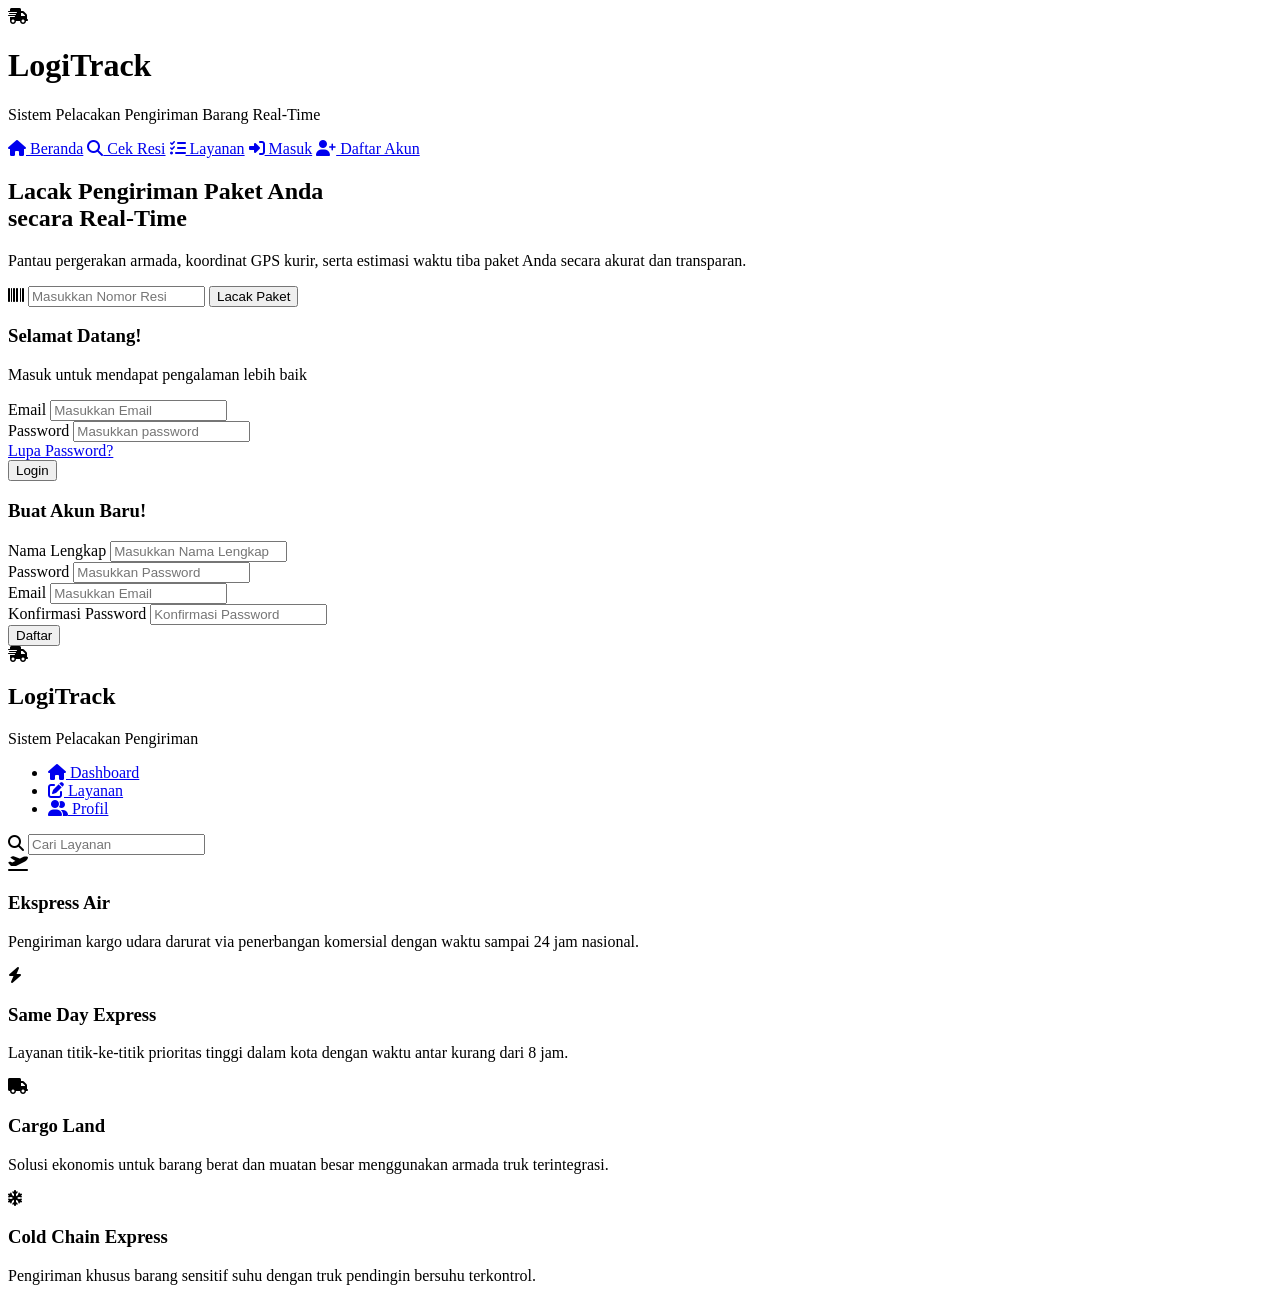
==== LogiTrack/index.html @ 10f8fbc6 "Add files via upload" ====
<!DOCTYPE html>
<html lang="id">
<head>
  <meta charset="UTF-8">
  <meta name="viewport" content="width=device-width, initial-scale=1.0">
  <title>LogiTrack - Sistem Pelacakan Pengiriman Barang Real-Time</title>
  <!-- Google Fonts & Font Awesome Icons -->
  <link rel="stylesheet" href="https://cdnjs.cloudflare.com/ajax/libs/font-awesome/6.4.0/css/all.min.css">
  <link href="https://fonts.googleapis.com/css2?family=Poppins:wght@400;500;600;700&display=swap" rel="stylesheet">
  <link rel="stylesheet" href="style.css">
</head>
<body>

  <!-- Navbar -->
  <header class="navbar">
    <div class="logo-container">
      <div class="logo-icon">
        <i class="fa-solid fa-truck-fast"></i>
      </div>
      <div class="logo-text">
        <h1>LogiTrack</h1>
        <p>Sistem Pelacakan Pengiriman Barang Real-Time</p>
      </div>
    </div>

    <nav class="nav-menu">
      <a href="#hero" class="nav-link active"><i class="fa-solid fa-house"></i> Beranda</a>
      <a href="#hero" class="nav-link"><i class="fa-solid fa-magnifying-glass"></i> Cek Resi</a>
      <a href="#dashboard" class="nav-link"><i class="fa-solid fa-list-check"></i> Layanan</a>
      <a href="#login" class="btn-nav btn-masuk"><i class="fa-solid fa-right-to-bracket"></i> Masuk</a>
      <a href="#register" class="btn-nav btn-daftar"><i class="fa-solid fa-user-plus"></i> Daftar Akun</a>
    </nav>
  </header>

  <!-- Section 1: Hero / Cek Resi (Gambar 1.3) -->
  <section id="hero" class="hero-section">
    <div class="hero-content">
      <h2>Lacak Pengiriman Paket Anda<br>secara <span class="highlight">Real-Time</span></h2>
      <p class="hero-desc">
        Pantau pergerakan armada, koordinat GPS kurir, serta estimasi waktu tiba paket Anda secara akurat dan transparan.
      </p>

      <div class="search-box">
        <i class="fa-solid fa-barcode search-icon"></i>
        <input type="text" placeholder="Masukkan Nomor Resi">
        <button class="btn-lacak">Lacak Paket</button>
      </div>
    </div>
  </section>

  <!-- Section 2: Halaman Login (Gambar 1.4) -->
  <section id="login" class="form-section">
    <div class="form-container">
      <h3>Selamat Datang!</h3>
      <p class="form-subtitle">Masuk untuk mendapat pengalaman lebih baik</p>

      <form>
        <div class="form-row">
          <div class="form-group">
            <label>Email</label>
            <input type="email" placeholder="Masukkan Email" required>
          </div>
          <div class="form-group">
            <label>Password</label>
            <input type="password" placeholder="Masukkan password" required>
          </div>
        </div>
        
        <div class="forgot-pass">
          <a href="#">Lupa Password?</a>
        </div>

        <button type="submit" class="btn-submit">Login</button>
      </form>
    </div>
  </section>

  <!-- Section 3: Halaman Register (Gambar 1.5) -->
  <section id="register" class="form-section register-bg">
    <div class="form-container dark-overlay">
      <h3>Buat Akun Baru!</h3>

      <form>
        <div class="form-row">
          <div class="form-group">
            <label>Nama Lengkap</label>
            <input type="text" placeholder="Masukkan Nama Lengkap" required>
          </div>
          <div class="form-group">
            <label>Password</label>
            <input type="password" placeholder="Masukkan Password" required>
          </div>
        </div>

        <div class="form-row">
          <div class="form-group">
            <label>Email</label>
            <input type="email" placeholder="Masukkan Email" required>
          </div>
          <div class="form-group">
            <label>Konfirmasi Password</label>
            <input type="password" placeholder="Konfirmasi Password" required>
          </div>
        </div>

        <button type="submit" class="btn-submit">Daftar</button>
      </form>
    </div>
  </section>

  <!-- Section 4: Halaman Dashboard & Layanan (Gambar 1.6) -->
  <section id="dashboard" class="dashboard-section">
    <div class="dashboard-wrapper">
      
      <!-- Sidebar -->
      <aside class="sidebar">
        <div class="sidebar-logo">
          <div class="logo-icon small">
            <i class="fa-solid fa-truck-fast"></i>
          </div>
          <div class="logo-text">
            <h2>LogiTrack</h2>
            <p>Sistem Pelacakan Pengiriman</p>
          </div>
        </div>

        <ul class="sidebar-menu">
          <li class="active"><a href="#"><i class="fa-solid fa-house"></i> Dashboard</a></li>
          <li><a href="#"><i class="fa-solid fa-pen-to-square"></i> Layanan</a></li>
          <li><a href="#"><i class="fa-solid fa-user-group"></i> Profil</a></li>
        </ul>
      </aside>

      <!-- Main Content -->
      <main class="dashboard-content">
        <div class="search-bar-dashboard">
          <i class="fa-solid fa-magnifying-glass"></i>
          <input type="text" placeholder="Cari Layanan">
        </div>

        <div class="services-grid">
          <!-- Card 1 -->
          <div class="service-card">
            <div class="card-icon">
              <i class="fa-solid fa-plane-departure"></i>
            </div>
            <div class="card-text">
              <h3>Ekspress Air</h3>
              <p>Pengiriman kargo udara darurat via penerbangan komersial dengan waktu sampai 24 jam nasional.</p>
            </div>
          </div>

          <!-- Card 2 -->
          <div class="service-card">
            <div class="card-icon">
              <i class="fa-solid fa-bolt"></i>
            </div>
            <div class="card-text">
              <h3>Same Day Express</h3>
              <p>Layanan titik-ke-titik prioritas tinggi dalam kota dengan waktu antar kurang dari 8 jam.</p>
            </div>
          </div>

          <!-- Card 3 -->
          <div class="service-card">
            <div class="card-icon">
              <i class="fa-solid fa-truck"></i>
            </div>
            <div class="card-text">
              <h3>Cargo Land</h3>
              <p>Solusi ekonomis untuk barang berat dan muatan besar menggunakan armada truk terintegrasi.</p>
            </div>
          </div>

          <!-- Card 4 -->
          <div class="service-card">
            <div class="card-icon">
              <i class="fa-solid fa-snowflake"></i>
            </div>
            <div class="card-text">
              <h3>Cold Chain Express</h3>
              <p>Pengiriman khusus barang sensitif suhu dengan truk pendingin bersuhu terkontrol.</p>
            </div>
          </div>
        </div>
      </main>

    </div>
  </section>

</body>
</html>
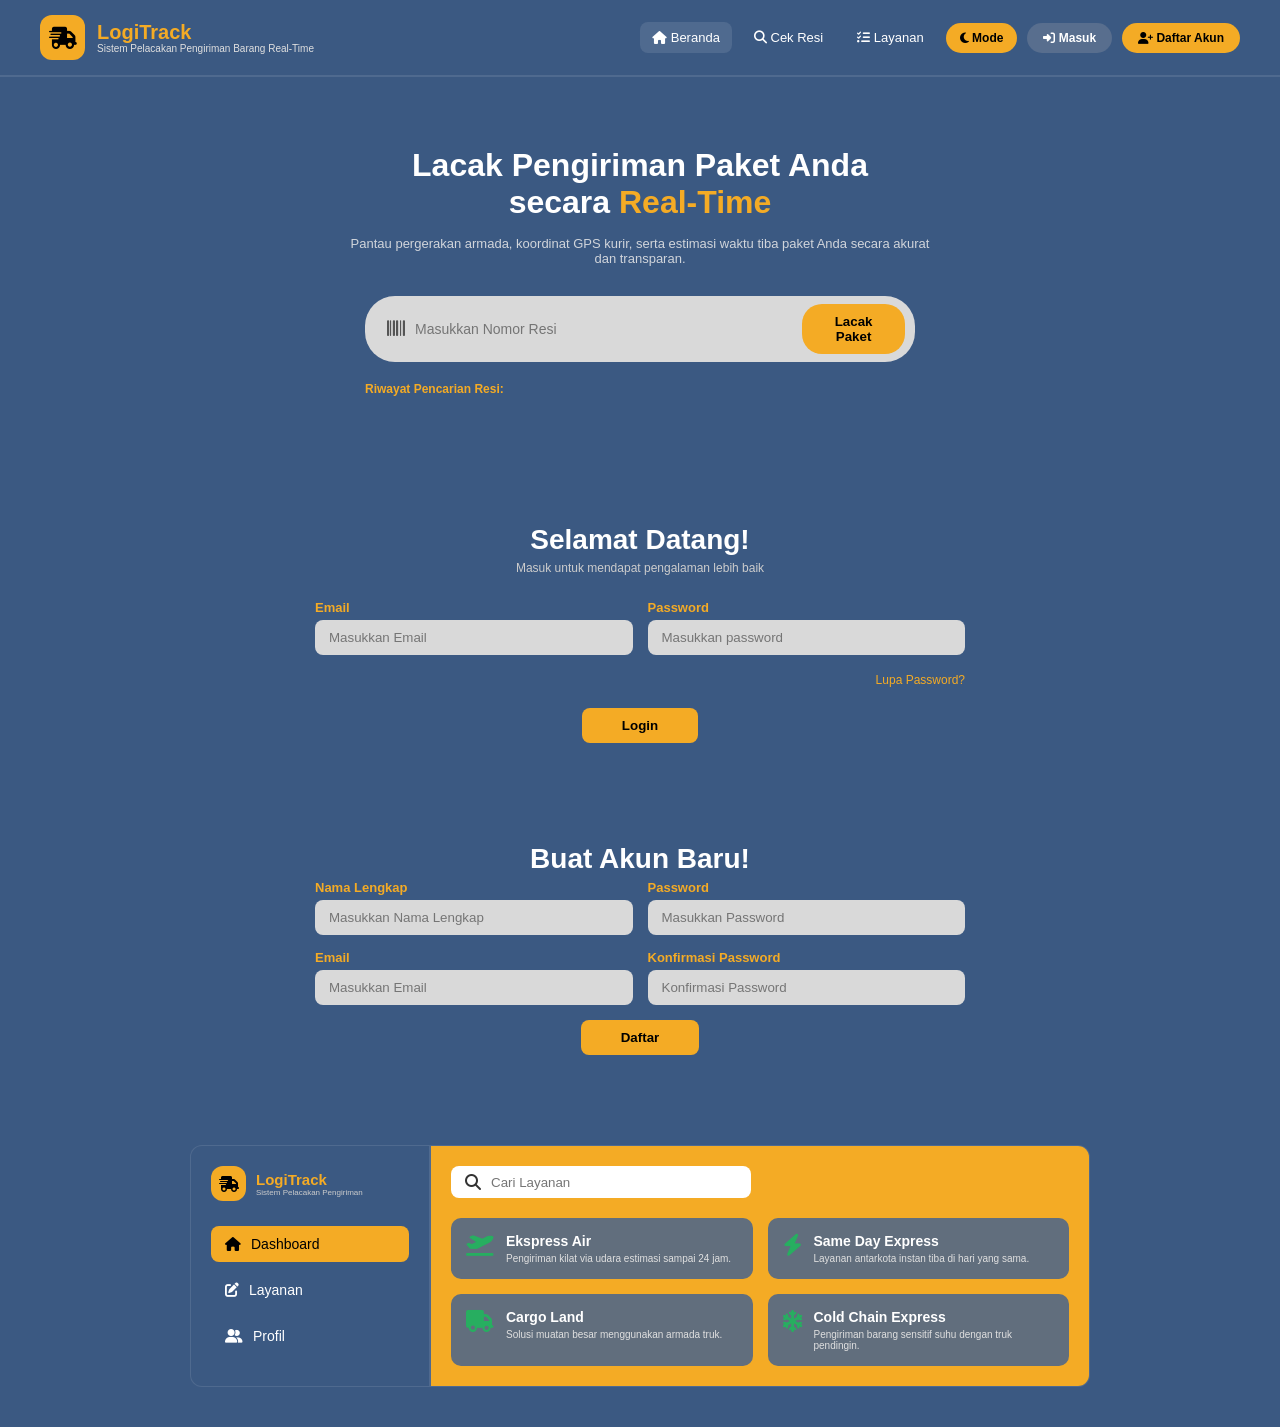
==== commit 14410a49: "Add files via upload" ====
--- a/LogiTrack/index.html
+++ b/LogiTrack/index.html
@@ -4,19 +4,23 @@
   <meta charset="UTF-8">
   <meta name="viewport" content="width=device-width, initial-scale=1.0">
   <title>LogiTrack - Sistem Pelacakan Pengiriman Barang Real-Time</title>
-  <!-- Google Fonts & Font Awesome Icons -->
+  
+  <!-- Icon & Font -->
   <link rel="stylesheet" href="https://cdnjs.cloudflare.com/ajax/libs/font-awesome/6.4.0/css/all.min.css">
   <link href="https://fonts.googleapis.com/css2?family=Poppins:wght@400;500;600;700&display=swap" rel="stylesheet">
+  
+  <!-- File CSS -->
   <link rel="stylesheet" href="style.css">
 </head>
 <body>
 
+  <!-- Tempat Notifikasi Toast -->
+  <div id="toast-container"></div>
+
   <!-- Navbar -->
   <header class="navbar">
     <div class="logo-container">
-      <div class="logo-icon">
-        <i class="fa-solid fa-truck-fast"></i>
-      </div>
+      <div class="logo-icon"><i class="fa-solid fa-truck-fast"></i></div>
       <div class="logo-text">
         <h1>LogiTrack</h1>
         <p>Sistem Pelacakan Pengiriman Barang Real-Time</p>
@@ -27,12 +31,16 @@
       <a href="#hero" class="nav-link active"><i class="fa-solid fa-house"></i> Beranda</a>
       <a href="#hero" class="nav-link"><i class="fa-solid fa-magnifying-glass"></i> Cek Resi</a>
       <a href="#dashboard" class="nav-link"><i class="fa-solid fa-list-check"></i> Layanan</a>
+      
+      <!-- Tombol Ganti Mode (DOM 2) -->
+      <button id="btn-theme" class="btn-theme"><i class="fa-solid fa-moon"></i> Mode</button>
+
       <a href="#login" class="btn-nav btn-masuk"><i class="fa-solid fa-right-to-bracket"></i> Masuk</a>
       <a href="#register" class="btn-nav btn-daftar"><i class="fa-solid fa-user-plus"></i> Daftar Akun</a>
     </nav>
   </header>
 
-  <!-- Section 1: Hero / Cek Resi (Gambar 1.3) -->
+  <!-- Section 1: Hero & Cek Resi -->
   <section id="hero" class="hero-section">
     <div class="hero-content">
       <h2>Lacak Pengiriman Paket Anda<br>secara <span class="highlight">Real-Time</span></h2>
@@ -42,88 +50,83 @@
 
       <div class="search-box">
         <i class="fa-solid fa-barcode search-icon"></i>
-        <input type="text" placeholder="Masukkan Nomor Resi">
-        <button class="btn-lacak">Lacak Paket</button>
+        <input type="text" id="input-resi" placeholder="Masukkan Nomor Resi">
+        <button id="btn-lacak" class="btn-lacak">Lacak Paket</button>
+      </div>
+
+      <!-- Riwayat Pencarian Resi Dinamis (DOM 3) -->
+      <div class="history-wrapper">
+        <p class="history-title">Riwayat Pencarian Resi:</p>
+        <div id="history-list" class="history-list"></div>
       </div>
     </div>
   </section>
 
-  <!-- Section 2: Halaman Login (Gambar 1.4) -->
+  <!-- Section 2: Halaman Login -->
   <section id="login" class="form-section">
     <div class="form-container">
       <h3>Selamat Datang!</h3>
       <p class="form-subtitle">Masuk untuk mendapat pengalaman lebih baik</p>
 
-      <form>
+      <form onsubmit="event.preventDefault();">
         <div class="form-row">
           <div class="form-group">
             <label>Email</label>
-            <input type="email" placeholder="Masukkan Email" required>
+            <input type="email" placeholder="Masukkan Email">
           </div>
           <div class="form-group">
             <label>Password</label>
-            <input type="password" placeholder="Masukkan password" required>
+            <input type="password" placeholder="Masukkan password">
           </div>
         </div>
-        
-        <div class="forgot-pass">
-          <a href="#">Lupa Password?</a>
-        </div>
-
+        <div class="forgot-pass"><a href="#">Lupa Password?</a></div>
         <button type="submit" class="btn-submit">Login</button>
       </form>
     </div>
   </section>
 
-  <!-- Section 3: Halaman Register (Gambar 1.5) -->
+  <!-- Section 3: Halaman Register -->
   <section id="register" class="form-section register-bg">
-    <div class="form-container dark-overlay">
+    <div class="form-container">
       <h3>Buat Akun Baru!</h3>
 
-      <form>
+      <form onsubmit="event.preventDefault();">
         <div class="form-row">
           <div class="form-group">
             <label>Nama Lengkap</label>
-            <input type="text" placeholder="Masukkan Nama Lengkap" required>
+            <input type="text" placeholder="Masukkan Nama Lengkap">
           </div>
           <div class="form-group">
             <label>Password</label>
-            <input type="password" placeholder="Masukkan Password" required>
+            <input type="password" placeholder="Masukkan Password">
           </div>
         </div>
-
         <div class="form-row">
           <div class="form-group">
             <label>Email</label>
-            <input type="email" placeholder="Masukkan Email" required>
+            <input type="email" placeholder="Masukkan Email">
           </div>
           <div class="form-group">
             <label>Konfirmasi Password</label>
-            <input type="password" placeholder="Konfirmasi Password" required>
+            <input type="password" placeholder="Konfirmasi Password">
           </div>
         </div>
-
         <button type="submit" class="btn-submit">Daftar</button>
       </form>
     </div>
   </section>
 
-  <!-- Section 4: Halaman Dashboard & Layanan (Gambar 1.6) -->
+  <!-- Section 4: Dashboard -->
   <section id="dashboard" class="dashboard-section">
     <div class="dashboard-wrapper">
-      
-      <!-- Sidebar -->
       <aside class="sidebar">
         <div class="sidebar-logo">
-          <div class="logo-icon small">
-            <i class="fa-solid fa-truck-fast"></i>
-          </div>
+          <div class="logo-icon small"><i class="fa-solid fa-truck-fast"></i></div>
           <div class="logo-text">
             <h2>LogiTrack</h2>
             <p>Sistem Pelacakan Pengiriman</p>
           </div>
         </div>
-
         <ul class="sidebar-menu">
           <li class="active"><a href="#"><i class="fa-solid fa-house"></i> Dashboard</a></li>
           <li><a href="#"><i class="fa-solid fa-pen-to-square"></i> Layanan</a></li>
@@ -131,7 +134,6 @@
         </ul>
       </aside>
 
-      <!-- Main Content -->
       <main class="dashboard-content">
         <div class="search-bar-dashboard">
           <i class="fa-solid fa-magnifying-glass"></i>
@@ -139,54 +141,40 @@
         </div>
 
         <div class="services-grid">
-          <!-- Card 1 -->
           <div class="service-card">
-            <div class="card-icon">
-              <i class="fa-solid fa-plane-departure"></i>
-            </div>
+            <div class="card-icon"><i class="fa-solid fa-plane-departure"></i></div>
             <div class="card-text">
               <h3>Ekspress Air</h3>
-              <p>Pengiriman kargo udara darurat via penerbangan komersial dengan waktu sampai 24 jam nasional.</p>
+              <p>Pengiriman kilat via udara estimasi sampai 24 jam.</p>
             </div>
           </div>
-
-          <!-- Card 2 -->
           <div class="service-card">
-            <div class="card-icon">
-              <i class="fa-solid fa-bolt"></i>
-            </div>
+            <div class="card-icon"><i class="fa-solid fa-bolt"></i></div>
             <div class="card-text">
               <h3>Same Day Express</h3>
-              <p>Layanan titik-ke-titik prioritas tinggi dalam kota dengan waktu antar kurang dari 8 jam.</p>
+              <p>Layanan antarkota instan tiba di hari yang sama.</p>
             </div>
           </div>
-
-          <!-- Card 3 -->
           <div class="service-card">
-            <div class="card-icon">
-              <i class="fa-solid fa-truck"></i>
-            </div>
+            <div class="card-icon"><i class="fa-solid fa-truck"></i></div>
             <div class="card-text">
               <h3>Cargo Land</h3>
-              <p>Solusi ekonomis untuk barang berat dan muatan besar menggunakan armada truk terintegrasi.</p>
+              <p>Solusi muatan besar menggunakan armada truk.</p>
             </div>
           </div>
-
-          <!-- Card 4 -->
           <div class="service-card">
-            <div class="card-icon">
-              <i class="fa-solid fa-snowflake"></i>
-            </div>
+            <div class="card-icon"><i class="fa-solid fa-snowflake"></i></div>
             <div class="card-text">
               <h3>Cold Chain Express</h3>
-              <p>Pengiriman khusus barang sensitif suhu dengan truk pendingin bersuhu terkontrol.</p>
+              <p>Pengiriman barang sensitif suhu dengan truk pendingin.</p>
             </div>
           </div>
         </div>
       </main>
-
     </div>
   </section>
 
+  <!-- File JavaScript -->
+  <script src="script.js"></script>
 </body>
 </html>
--- a/LogiTrack/style.css
+++ b/LogiTrack/style.css
@@ -0,0 +1,153 @@
+* {
+  margin: 0;
+  padding: 0;
+  box-sizing: border-box;
+  font-family: 'Poppins', sans-serif;
+}
+
+body {
+  background-color: #3b5982;
+  color: #ffffff;
+  min-height: 100vh;
+}
+
+/* Navbar */
+.navbar {
+  display: flex;
+  justify-content: space-between;
+  align-items: center;
+  padding: 15px 40px;
+  background-color: #3b5982;
+  border-bottom: 2px solid rgba(255, 255, 255, 0.1);
+}
+
+.logo-container { display: flex; align-items: center; gap: 12px; }
+.logo-icon {
+  background-color: #f4ab25;
+  color: #000;
+  width: 45px;
+  height: 45px;
+  border-radius: 12px;
+  display: flex;
+  align-items: center;
+  justify-content: center;
+  font-size: 22px;
+}
+.logo-icon.small { width: 35px; height: 35px; font-size: 16px; }
+.logo-text h1 { font-size: 20px; color: #f4ab25; font-weight: 700; line-height: 1.1; }
+.logo-text p { font-size: 10px; color: #e0e0e0; }
+
+.nav-menu { display: flex; align-items: center; gap: 10px; }
+.nav-link {
+  color: #ffffff;
+  text-decoration: none;
+  font-size: 13px;
+  padding: 8px 12px;
+  border-radius: 8px;
+}
+.nav-link.active, .nav-link:hover { background-color: rgba(255, 255, 255, 0.1); }
+
+.btn-nav {
+  text-decoration: none;
+  font-size: 12px;
+  padding: 8px 16px;
+  border-radius: 20px;
+  font-weight: 600;
+}
+.btn-masuk { background-color: #586e8e; color: #ffffff; }
+.btn-daftar { background-color: #f4ab25; color: #000000; }
+.btn-theme {
+  background-color: #f4ab25;
+  color: #000000;
+  border: none;
+  padding: 8px 14px;
+  border-radius: 20px;
+  font-size: 12px;
+  font-weight: 600;
+  cursor: pointer;
+}
+
+/* Hero Section */
+.hero-section { padding: 70px 20px; text-align: center; }
+.hero-content h2 { font-size: 32px; font-weight: 700; margin-bottom: 15px; }
+.hero-content .highlight { color: #f4ab25; }
+.hero-desc { max-width: 600px; margin: 0 auto 30px auto; font-size: 13px; color: #d1d5db; }
+
+.search-box {
+  background-color: #d9d9d9;
+  max-width: 550px;
+  margin: 0 auto;
+  padding: 8px 10px;
+  border-radius: 30px;
+  display: flex;
+  align-items: center;
+  gap: 10px;
+}
+.search-icon { color: #555; font-size: 18px; margin-left: 12px; }
+.search-box input {
+  border: none; outline: none; background: transparent; width: 100%; font-size: 14px; color: #333;
+}
+.btn-lacak {
+  background-color: #f4ab25;
+  border: none; padding: 10px 24px; border-radius: 20px; font-weight: 700; cursor: pointer; color: #000;
+}
+
+/* Form Sections */
+.form-section { padding: 50px 20px; display: flex; justify-content: center; }
+.form-container { width: 100%; max-width: 650px; text-align: center; }
+.form-container h3 { font-size: 28px; margin-bottom: 5px; }
+.form-subtitle { font-size: 12px; color: #ccc; margin-bottom: 25px; }
+.form-row { display: flex; gap: 15px; margin-bottom: 15px; }
+.form-group { flex: 1; text-align: left; }
+.form-group label { display: block; font-size: 13px; color: #f4ab25; margin-bottom: 5px; font-weight: 600; }
+.form-group input {
+  width: 100%; padding: 10px 14px; border-radius: 8px; border: none; background: #d9d9d9; outline: none;
+}
+.forgot-pass { text-align: right; margin-bottom: 20px; }
+.forgot-pass a { color: #f4ab25; text-decoration: none; font-size: 12px; }
+.btn-submit {
+  background-color: #f4ab25; color: #000; font-weight: 700; padding: 10px 40px; border: none; border-radius: 8px; cursor: pointer;
+}
+
+/* Dashboard Section */
+.dashboard-section { padding: 40px 20px; display: flex; justify-content: center; }
+.dashboard-wrapper { display: flex; width: 100%; max-width: 900px; background-color: #3b5982; border-radius: 12px; overflow: hidden; border: 1px solid rgba(255,255,255,0.1); }
+.sidebar { width: 240px; padding: 20px; border-right: 2px solid rgba(255,255,255,0.1); }
+.sidebar-logo { display: flex; align-items: center; gap: 10px; margin-bottom: 25px; }
+.sidebar-logo h2 { font-size: 15px; color: #f4ab25; }
+.sidebar-logo p { font-size: 8px; color: #ccc; }
+.sidebar-menu { list-style: none; }
+.sidebar-menu li { margin-bottom: 10px; }
+.sidebar-menu a { display: flex; align-items: center; gap: 10px; color: #fff; text-decoration: none; font-size: 14px; padding: 10px 14px; border-radius: 8px; }
+.sidebar-menu li.active a { background-color: #f4ab25; color: #000; }
+
+.dashboard-content { flex: 1; background-color: #f4ab25; padding: 20px; color: #333; }
+.search-bar-dashboard { background-color: #fff; padding: 8px 14px; border-radius: 8px; display: flex; align-items: center; gap: 10px; margin-bottom: 20px; max-width: 300px; }
+.search-bar-dashboard input { border: none; outline: none; width: 100%; }
+.services-grid { display: grid; grid-template-columns: 1fr 1fr; gap: 15px; }
+.service-card { background-color: #616e7d; border-radius: 10px; padding: 15px; display: flex; gap: 12px; color: #fff; }
+.card-icon { font-size: 22px; color: #27ae60; }
+.card-text h3 { font-size: 14px; margin-bottom: 4px; }
+.card-text p { font-size: 10px; color: #e0e0e0; }
+
+/* Light Mode Toggle (DOM 2) */
+body.light-mode { background-color: #f4f6f9; color: #2c3e50; }
+body.light-mode .navbar { background-color: #ffffff; border-bottom-color: #e0e0e0; }
+body.light-mode .hero-desc { color: #555; }
+
+/* Riwayat Resi Dinamis (DOM 3) */
+.history-wrapper { max-width: 550px; margin: 20px auto 0 auto; text-align: left; }
+.history-title { font-size: 12px; color: #f4ab25; margin-bottom: 8px; font-weight: 600; }
+.history-list { display: flex; flex-wrap: wrap; gap: 8px; }
+.history-tag { background: rgba(255,255,255,0.2); padding: 4px 12px; border-radius: 15px; font-size: 11px; cursor: pointer; }
+.history-tag:hover { background: #f4ab25; color: #000; }
+
+/* Toast Notification (Pure JS) */
+#toast-container { position: fixed; bottom: 20px; right: 20px; z-index: 9999; display: flex; flex-direction: column; gap: 10px; }
+.toast { min-width: 250px; padding: 12px 18px; border-radius: 8px; color: #fff; font-size: 13px; font-weight: 500; display: flex; align-items: center; gap: 10px; box-shadow: 0 4px 10px rgba(0,0,0,0.2); animation: slideIn 0.3s ease, fadeOut 0.5s ease 2.5s forwards; }
+.toast-success { background-color: #27ae60; }
+.toast-error { background-color: #e74c3c; }
+.toast-info { background-color: #2980b9; }
+
+@keyframes slideIn { from { transform: translateX(100%); opacity: 0; } to { transform: translateX(0); opacity: 1; } }
+@keyframes fadeOut { from { opacity: 1; } to { opacity: 0; } }
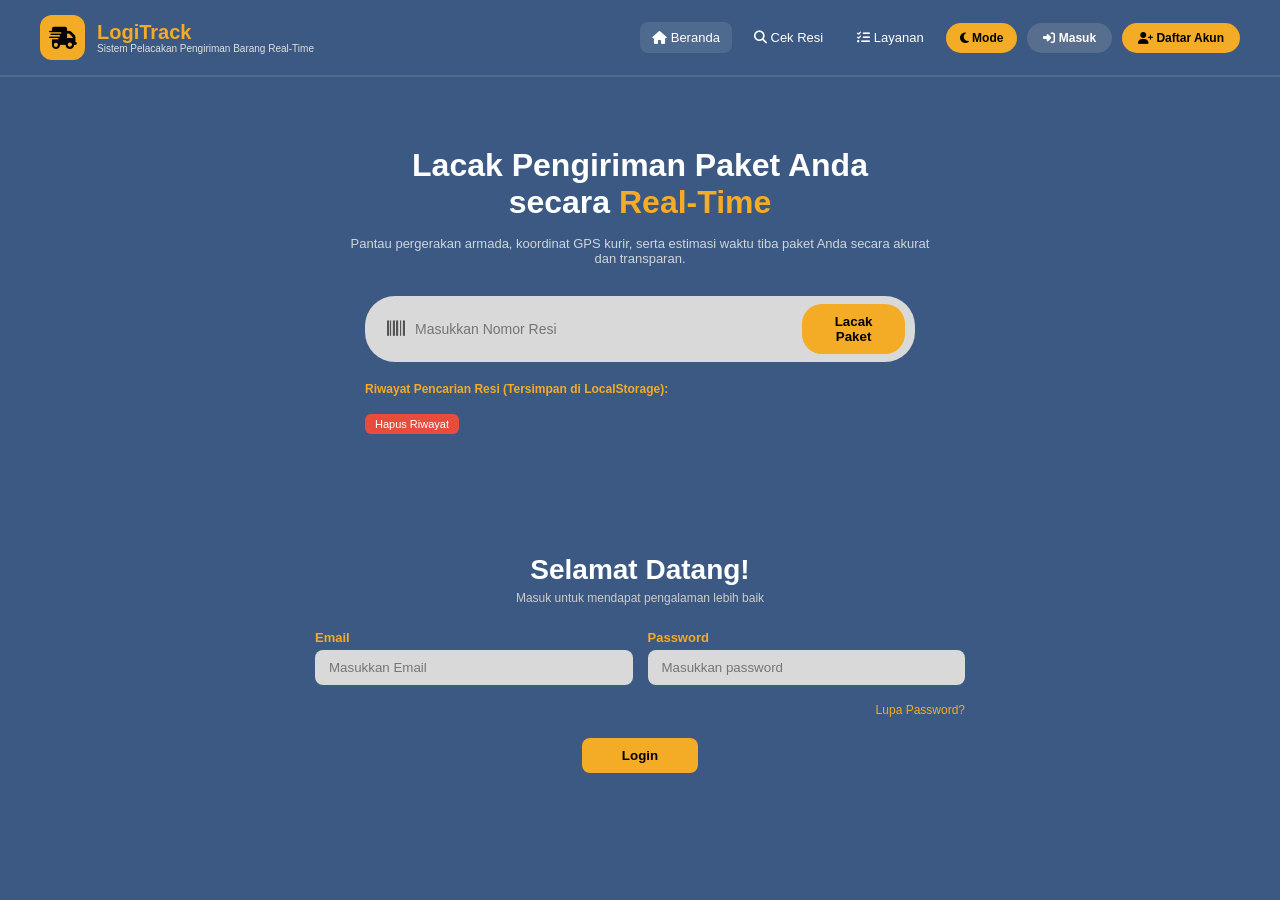
==== commit 63713bdb: "Add files via upload" ====
--- a/LogiTrack/index.html
+++ b/LogiTrack/index.html
@@ -5,16 +5,14 @@
   <meta name="viewport" content="width=device-width, initial-scale=1.0">
   <title>LogiTrack - Sistem Pelacakan Pengiriman Barang Real-Time</title>
   
-  <!-- Icon & Font -->
+  <!-- Font Awesome & Google Fonts -->
   <link rel="stylesheet" href="https://cdnjs.cloudflare.com/ajax/libs/font-awesome/6.4.0/css/all.min.css">
   <link href="https://fonts.googleapis.com/css2?family=Poppins:wght@400;500;600;700&display=swap" rel="stylesheet">
   
-  <!-- File CSS -->
   <link rel="stylesheet" href="style.css">
 </head>
 <body>
 
-  <!-- Tempat Notifikasi Toast -->
   <div id="toast-container"></div>
 
   <!-- Navbar -->
@@ -32,9 +30,7 @@
       <a href="#hero" class="nav-link"><i class="fa-solid fa-magnifying-glass"></i> Cek Resi</a>
       <a href="#dashboard" class="nav-link"><i class="fa-solid fa-list-check"></i> Layanan</a>
       
-      <!-- Tombol Ganti Mode (DOM 2) -->
       <button id="btn-theme" class="btn-theme"><i class="fa-solid fa-moon"></i> Mode</button>
-
       <a href="#login" class="btn-nav btn-masuk"><i class="fa-solid fa-right-to-bracket"></i> Masuk</a>
       <a href="#register" class="btn-nav btn-daftar"><i class="fa-solid fa-user-plus"></i> Daftar Akun</a>
     </nav>
@@ -54,10 +50,11 @@
         <button id="btn-lacak" class="btn-lacak">Lacak Paket</button>
       </div>
 
-      <!-- Riwayat Pencarian Resi Dinamis (DOM 3) -->
+      <!-- Riwayat Pencarian Resi -->
       <div class="history-wrapper">
-        <p class="history-title">Riwayat Pencarian Resi:</p>
+        <p class="history-title">Riwayat Pencarian Resi (Tersimpan di LocalStorage):</p>
         <div id="history-list" class="history-list"></div>
+        <button id="btn-clear-history" style="margin-top: 10px; background: #e74c3c; color: white; border: none; padding: 4px 10px; border-radius: 6px; cursor: pointer; font-size: 11px;">Hapus Riwayat</button>
       </div>
     </div>
   </section>
@@ -68,15 +65,15 @@
       <h3>Selamat Datang!</h3>
       <p class="form-subtitle">Masuk untuk mendapat pengalaman lebih baik</p>
 
-      <form onsubmit="event.preventDefault();">
+      <form id="form-login">
         <div class="form-row">
           <div class="form-group">
             <label>Email</label>
-            <input type="email" placeholder="Masukkan Email">
+            <input type="email" id="login-email" placeholder="Masukkan Email" required>
           </div>
           <div class="form-group">
             <label>Password</label>
-            <input type="password" placeholder="Masukkan password">
+            <input type="password" id="login-pass" placeholder="Masukkan password" required>
           </div>
         </div>
         <div class="forgot-pass"><a href="#">Lupa Password?</a></div>
@@ -85,96 +82,7 @@
     </div>
   </section>
 
-  <!-- Section 3: Halaman Register -->
-  <section id="register" class="form-section register-bg">
-    <div class="form-container">
-      <h3>Buat Akun Baru!</h3>
-
-      <form onsubmit="event.preventDefault();">
-        <div class="form-row">
-          <div class="form-group">
-            <label>Nama Lengkap</label>
-            <input type="text" placeholder="Masukkan Nama Lengkap">
-          </div>
-          <div class="form-group">
-            <label>Password</label>
-            <input type="password" placeholder="Masukkan Password">
-          </div>
-        </div>
-        <div class="form-row">
-          <div class="form-group">
-            <label>Email</label>
-            <input type="email" placeholder="Masukkan Email">
-          </div>
-          <div class="form-group">
-            <label>Konfirmasi Password</label>
-            <input type="password" placeholder="Konfirmasi Password">
-          </div>
-        </div>
-        <button type="submit" class="btn-submit">Daftar</button>
-      </form>
-    </div>
-  </section>
-
-  <!-- Section 4: Dashboard -->
-  <section id="dashboard" class="dashboard-section">
-    <div class="dashboard-wrapper">
-      <aside class="sidebar">
-        <div class="sidebar-logo">
-          <div class="logo-icon small"><i class="fa-solid fa-truck-fast"></i></div>
-          <div class="logo-text">
-            <h2>LogiTrack</h2>
-            <p>Sistem Pelacakan Pengiriman</p>
-          </div>
-        </div>
-        <ul class="sidebar-menu">
-          <li class="active"><a href="#"><i class="fa-solid fa-house"></i> Dashboard</a></li>
-          <li><a href="#"><i class="fa-solid fa-pen-to-square"></i> Layanan</a></li>
-          <li><a href="#"><i class="fa-solid fa-user-group"></i> Profil</a></li>
-        </ul>
-      </aside>
-
-      <main class="dashboard-content">
-        <div class="search-bar-dashboard">
-          <i class="fa-solid fa-magnifying-glass"></i>
-          <input type="text" placeholder="Cari Layanan">
-        </div>
-
-        <div class="services-grid">
-          <div class="service-card">
-            <div class="card-icon"><i class="fa-solid fa-plane-departure"></i></div>
-            <div class="card-text">
-              <h3>Ekspress Air</h3>
-              <p>Pengiriman kilat via udara estimasi sampai 24 jam.</p>
-            </div>
-          </div>
-          <div class="service-card">
-            <div class="card-icon"><i class="fa-solid fa-bolt"></i></div>
-            <div class="card-text">
-              <h3>Same Day Express</h3>
-              <p>Layanan antarkota instan tiba di hari yang sama.</p>
-            </div>
-          </div>
-          <div class="service-card">
-            <div class="card-icon"><i class="fa-solid fa-truck"></i></div>
-            <div class="card-text">
-              <h3>Cargo Land</h3>
-              <p>Solusi muatan besar menggunakan armada truk.</p>
-            </div>
-          </div>
-          <div class="service-card">
-            <div class="card-icon"><i class="fa-solid fa-snowflake"></i></div>
-            <div class="card-text">
-              <h3>Cold Chain Express</h3>
-              <p>Pengiriman barang sensitif suhu dengan truk pendingin.</p>
-            </div>
-          </div>
-        </div>
-      </main>
-    </div>
-  </section>
-
-  <!-- File JavaScript -->
+  <!-- Script JavaScript Utama -->
   <script src="script.js"></script>
 </body>
 </html>
